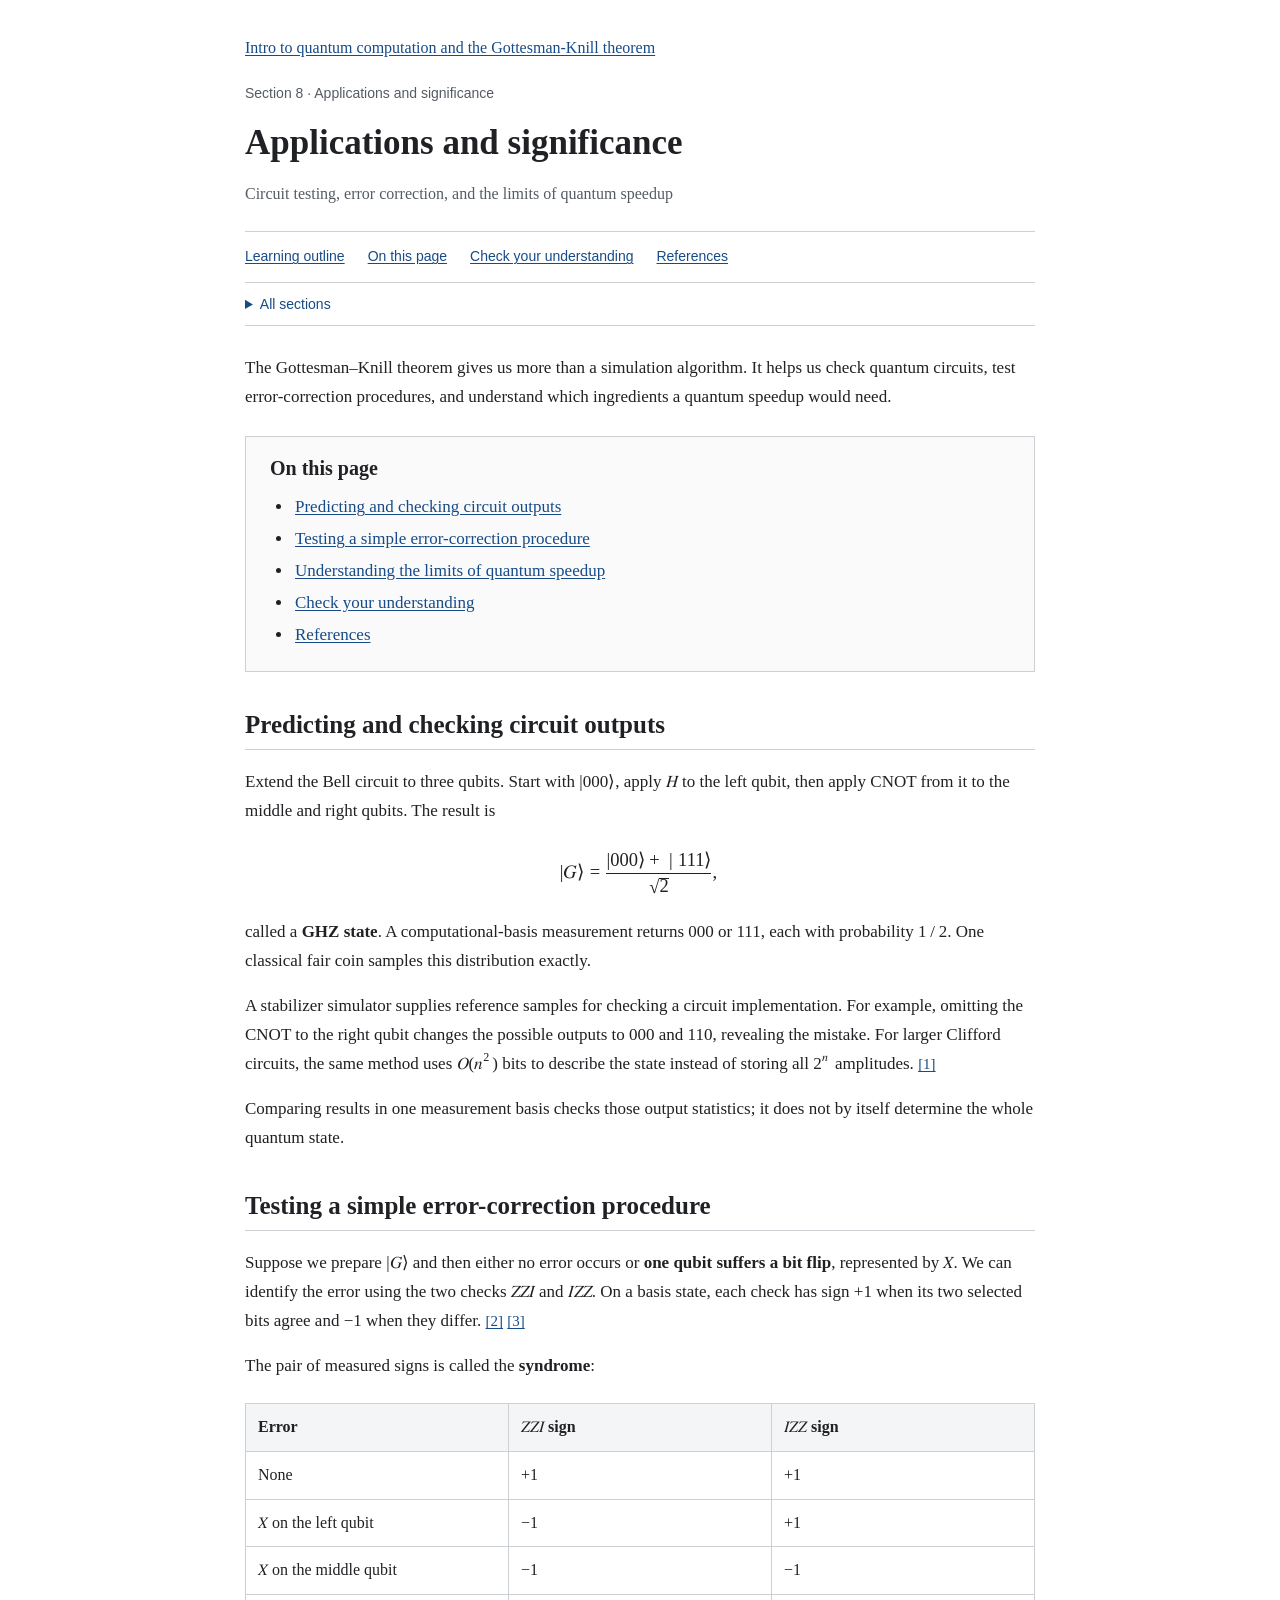
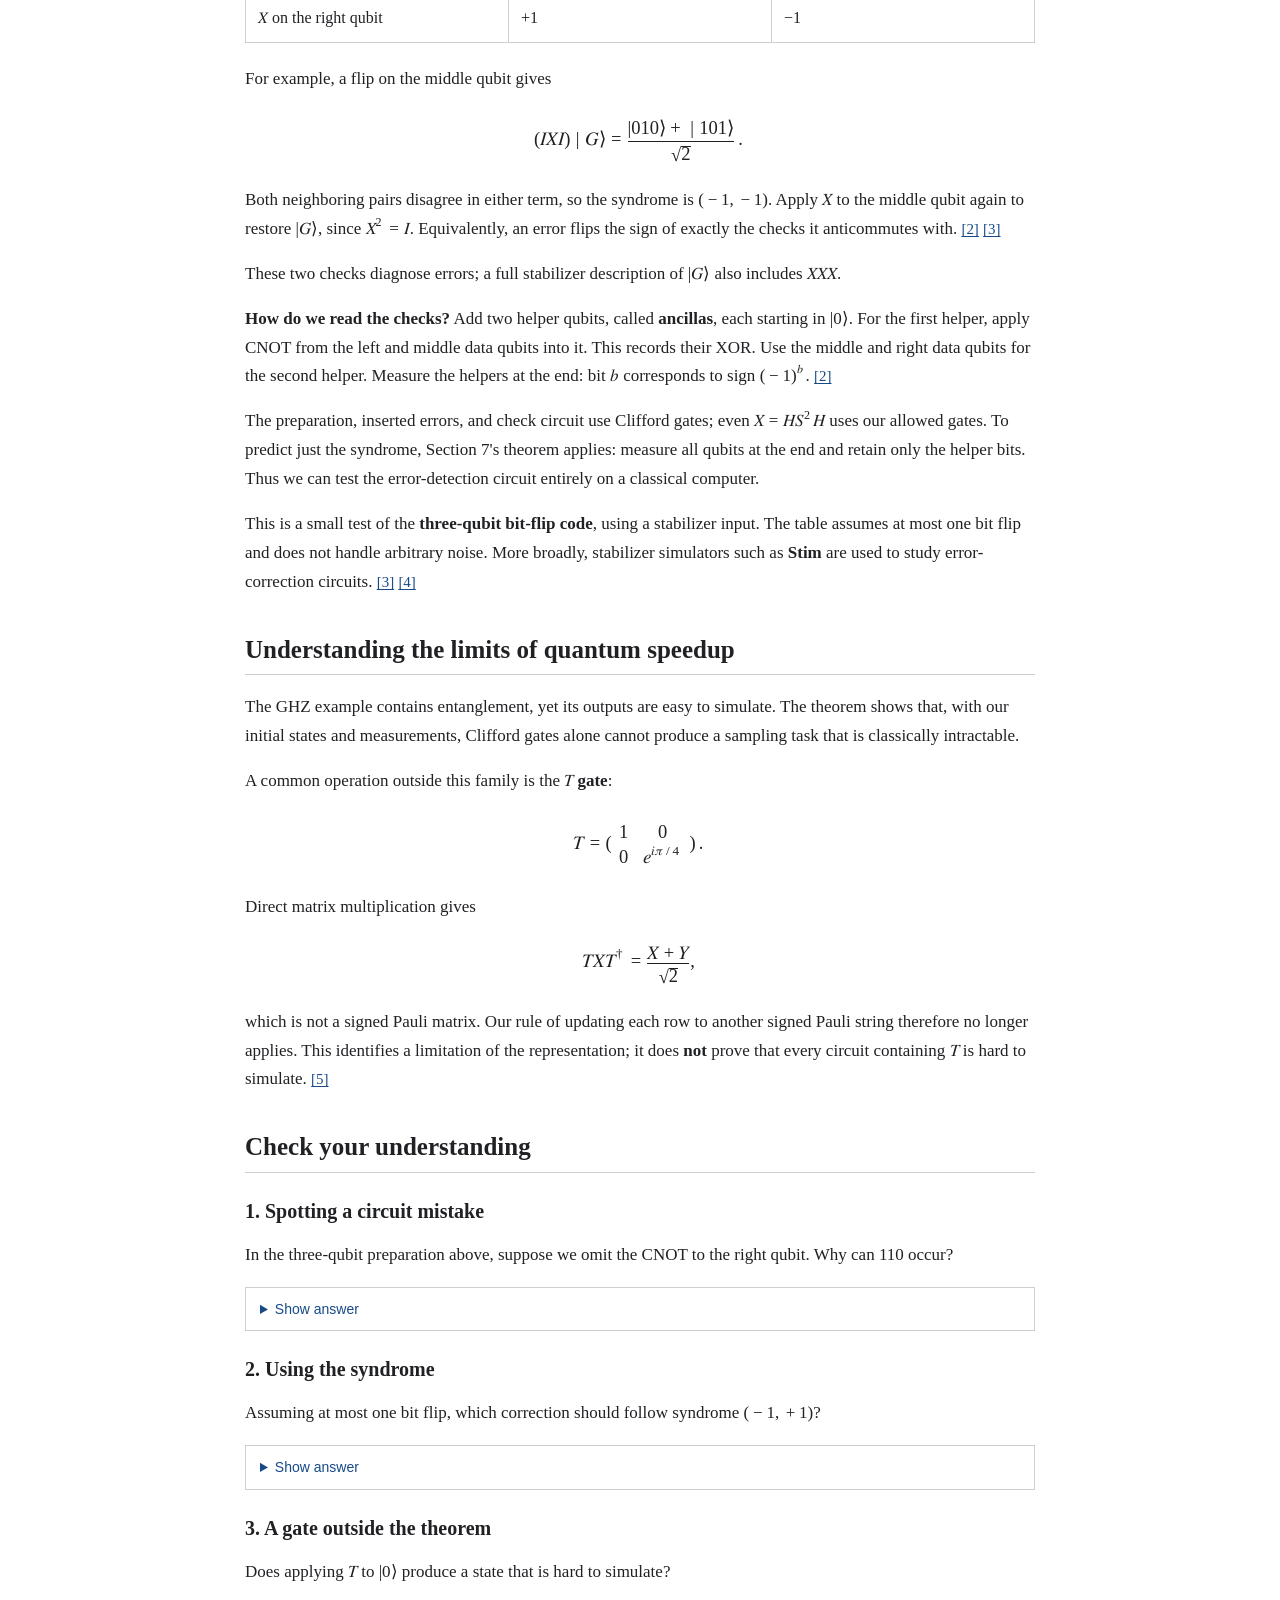
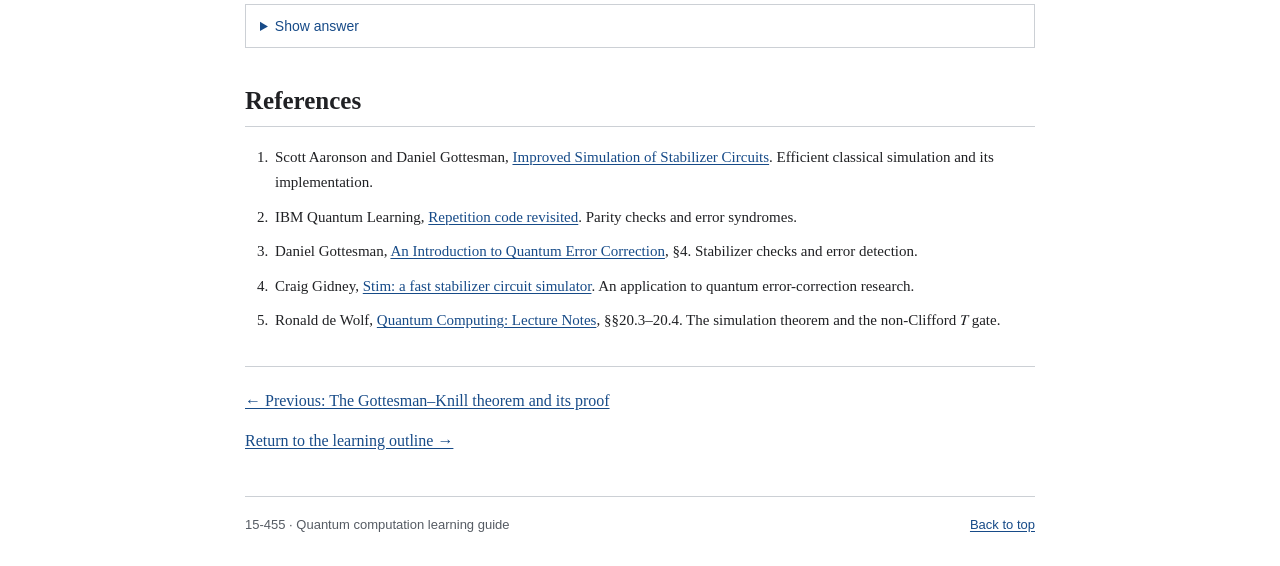
==== applications-and-significance.html @ 7e100eb3 "Add applications of the Gottesman–Knill theorem as the final section" ====
<!doctype html>
<html lang="en">
<head>
  <meta charset="utf-8">
  <meta name="viewport" content="width=device-width, initial-scale=1">
  <meta name="theme-color" content="#ffffff">
  <meta name="description" content="See how the Gottesman–Knill theorem helps test quantum circuits and simple error-correction checks, and why entanglement alone does not imply a quantum speedup.">
  <meta property="og:title" content="Applications and significance">
  <meta property="og:description" content="See how the Gottesman–Knill theorem helps test quantum circuits and simple error-correction checks, and why entanglement alone does not imply a quantum speedup.">
  <meta property="og:type" content="article">
  <meta property="og:url" content="https://l6zw32.github.io/quantum-computation/applications-and-significance.html">
  <link rel="canonical" href="https://l6zw32.github.io/quantum-computation/applications-and-significance.html">
  <link rel="icon" href="./favicon.svg" type="image/svg+xml">
  <link rel="stylesheet" href="./styles.css">
  <link rel="stylesheet" href="./lesson.css">
  <title>Applications and significance | Intro to quantum computation and the Gottesman-Knill theorem</title>
</head>
<body id="top">
  <a class="skip-link" href="#main">Skip to content</a>
  <div class="page lesson-page">
    <header class="site-header">
      <p class="guide-title"><a href="./">Intro to quantum computation and the Gottesman-Knill theorem</a></p>
      <p class="course-label">Section 8 · Applications and significance</p>
      <h1>Applications and significance</h1>
      <p class="page-subtitle">Circuit testing, error correction, and the limits of quantum speedup</p>
      <nav class="main-nav" aria-label="Guide navigation">
        <a href="./#outline">Learning outline</a>
        <a href="#contents">On this page</a>
        <a href="#practice">Check your understanding</a>
        <a href="#references">References</a>
      </nav>
      <details class="guide-sections">
        <summary>All sections</summary>
        <nav aria-label="All guide sections"><ol><li><a href="./from-bits-to-qubits.html">From classical bits to qubits</a></li>
<li><a href="./two-qubits-and-bell-state.html">Two qubits and the Bell-state example</a></li>
<li><a href="./pauli-operators-and-stabilizers.html">Pauli operators and stabilizer constraints</a></li>
<li><a href="./compact-stabilizer-description.html">Why the state has a compact description</a></li>
<li><a href="./clifford-gate-updates.html">Updating generators under Clifford gates</a></li>
<li><a href="./sampling-measurements.html">Sampling the final measurements</a></li>
<li><a href="./gottesman-knill-theorem.html">The Gottesman–Knill theorem and its proof</a></li>
<li><a href="./applications-and-significance.html" aria-current="page">Applications and significance</a></li></ol></nav>
      </details>
    </header>
    <main id="main">
      <div class="lesson-intro"><p>The Gottesman–Knill theorem gives us more than a simulation algorithm. It helps us check quantum circuits, test error-correction procedures, and understand which ingredients a quantum speedup would need.</p></div>
      <nav class="lesson-contents" id="contents" aria-labelledby="contents-title">
        <h2 id="contents-title">On this page</h2>
        <div class="toc">
<ul>
<li><a href="#predicting-and-checking-circuit-outputs">Predicting and checking circuit outputs</a></li>
<li><a href="#testing-a-simple-error-correction-procedure">Testing a simple error-correction procedure</a></li>
<li><a href="#understanding-the-limits-of-quantum-speedup">Understanding the limits of quantum speedup</a></li>
<li><a href="#practice">Check your understanding</a></li>
<li><a href="#references">References</a></li>
</ul>
</div>

      </nav>
      <article class="lesson-content" aria-label="Section 8: Applications and significance">
        
<h2 id="predicting-and-checking-circuit-outputs">Predicting and checking circuit outputs</h2>
<p>Extend the Bell circuit to three qubits. Start with <math xmlns="http://www.w3.org/1998/Math/MathML" display="inline"><semantics><mrow><mo stretchy="false">&#x0007C;</mo><mn>000</mn><mi>&#x027E9;</mi></mrow><annotation encoding="application/x-tex">|000\rangle</annotation></semantics></math>, apply <math xmlns="http://www.w3.org/1998/Math/MathML" display="inline"><semantics><mrow><mi>H</mi></mrow><annotation encoding="application/x-tex">H</annotation></semantics></math> to the left qubit, then apply CNOT from it to the middle and right qubits. The result is</p>
<div class="equation"><math xmlns="http://www.w3.org/1998/Math/MathML" display="block"><semantics><mrow><mo stretchy="false">&#x0007C;</mo><mi>G</mi><mi>&#x027E9;</mi><mo>&#x0003D;</mo><mfrac><mrow><mo stretchy="false">&#x0007C;</mo><mn>000</mn><mi>&#x027E9;</mi><mo>&#x0002B;</mo><mo stretchy="false">&#x0007C;</mo><mn>111</mn><mi>&#x027E9;</mi></mrow><mrow><msqrt><mn>2</mn></msqrt></mrow></mfrac><mo>&#x0002C;</mo></mrow><annotation encoding="application/x-tex">|G\rangle=\frac{|000\rangle+|111\rangle}{\sqrt2},</annotation></semantics></math></div>
<p>called a <strong>GHZ state</strong>. A computational-basis measurement returns <math xmlns="http://www.w3.org/1998/Math/MathML" display="inline"><semantics><mrow><mn>000</mn></mrow><annotation encoding="application/x-tex">000</annotation></semantics></math> or <math xmlns="http://www.w3.org/1998/Math/MathML" display="inline"><semantics><mrow><mn>111</mn></mrow><annotation encoding="application/x-tex">111</annotation></semantics></math>, each with probability <math xmlns="http://www.w3.org/1998/Math/MathML" display="inline"><semantics><mrow><mn>1</mn><mo>&#x0002F;</mo><mn>2</mn></mrow><annotation encoding="application/x-tex">1/2</annotation></semantics></math>. One classical fair coin samples this distribution exactly.</p>
<p>A stabilizer simulator supplies reference samples for checking a circuit implementation. For example, omitting the CNOT to the right qubit changes the possible outputs to <math xmlns="http://www.w3.org/1998/Math/MathML" display="inline"><semantics><mrow><mn>000</mn></mrow><annotation encoding="application/x-tex">000</annotation></semantics></math> and <math xmlns="http://www.w3.org/1998/Math/MathML" display="inline"><semantics><mrow><mn>110</mn></mrow><annotation encoding="application/x-tex">110</annotation></semantics></math>, revealing the mistake. For larger Clifford circuits, the same method uses <math xmlns="http://www.w3.org/1998/Math/MathML" display="inline"><semantics><mrow><mi>O</mi><mo stretchy="false">&#x00028;</mo><msup><mi>n</mi><mn>2</mn></msup><mo stretchy="false">&#x00029;</mo></mrow><annotation encoding="application/x-tex">O(n^2)</annotation></semantics></math> bits to describe the state instead of storing all <math xmlns="http://www.w3.org/1998/Math/MathML" display="inline"><semantics><mrow><msup><mn>2</mn><mi>n</mi></msup></mrow><annotation encoding="application/x-tex">2^n</annotation></semantics></math> amplitudes. <a class="reference-link" href="#ref-1" aria-label="Reference 1">[1]</a></p>
<p>Comparing results in one measurement basis checks those output statistics; it does not by itself determine the whole quantum state.</p>
<h2 id="testing-a-simple-error-correction-procedure">Testing a simple error-correction procedure</h2>
<p>Suppose we prepare <math xmlns="http://www.w3.org/1998/Math/MathML" display="inline"><semantics><mrow><mo stretchy="false">&#x0007C;</mo><mi>G</mi><mi>&#x027E9;</mi></mrow><annotation encoding="application/x-tex">|G\rangle</annotation></semantics></math> and then either no error occurs or <strong>one qubit suffers a bit flip</strong>, represented by <math xmlns="http://www.w3.org/1998/Math/MathML" display="inline"><semantics><mrow><mi>X</mi></mrow><annotation encoding="application/x-tex">X</annotation></semantics></math>. We can identify the error using the two checks <math xmlns="http://www.w3.org/1998/Math/MathML" display="inline"><semantics><mrow><mi>Z</mi><mi>Z</mi><mi>I</mi></mrow><annotation encoding="application/x-tex">ZZI</annotation></semantics></math> and <math xmlns="http://www.w3.org/1998/Math/MathML" display="inline"><semantics><mrow><mi>I</mi><mi>Z</mi><mi>Z</mi></mrow><annotation encoding="application/x-tex">IZZ</annotation></semantics></math>. On a basis state, each check has sign <math xmlns="http://www.w3.org/1998/Math/MathML" display="inline"><semantics><mrow><mo>&#x0002B;</mo><mn>1</mn></mrow><annotation encoding="application/x-tex">+1</annotation></semantics></math> when its two selected bits agree and <math xmlns="http://www.w3.org/1998/Math/MathML" display="inline"><semantics><mrow><mo>&#x02212;</mo><mn>1</mn></mrow><annotation encoding="application/x-tex">-1</annotation></semantics></math> when they differ. <a class="reference-link" href="#ref-2" aria-label="Reference 2">[2]</a> <a class="reference-link" href="#ref-3" aria-label="Reference 3">[3]</a></p>
<p>The pair of measured signs is called the <strong>syndrome</strong>:</p>
<table class="comparison-table">
<thead>
<tr>
<th scope="col">Error</th>
<th scope="col"><math xmlns="http://www.w3.org/1998/Math/MathML" display="inline"><semantics><mrow><mi>Z</mi><mi>Z</mi><mi>I</mi></mrow><annotation encoding="application/x-tex">ZZI</annotation></semantics></math> sign</th>
<th scope="col"><math xmlns="http://www.w3.org/1998/Math/MathML" display="inline"><semantics><mrow><mi>I</mi><mi>Z</mi><mi>Z</mi></mrow><annotation encoding="application/x-tex">IZZ</annotation></semantics></math> sign</th>
</tr>
</thead>
<tbody>
<tr>
<td>None</td>
<td><math xmlns="http://www.w3.org/1998/Math/MathML" display="inline"><semantics><mrow><mo>&#x0002B;</mo><mn>1</mn></mrow><annotation encoding="application/x-tex">+1</annotation></semantics></math></td>
<td><math xmlns="http://www.w3.org/1998/Math/MathML" display="inline"><semantics><mrow><mo>&#x0002B;</mo><mn>1</mn></mrow><annotation encoding="application/x-tex">+1</annotation></semantics></math></td>
</tr>
<tr>
<td><math xmlns="http://www.w3.org/1998/Math/MathML" display="inline"><semantics><mrow><mi>X</mi></mrow><annotation encoding="application/x-tex">X</annotation></semantics></math> on the left qubit</td>
<td><math xmlns="http://www.w3.org/1998/Math/MathML" display="inline"><semantics><mrow><mo>&#x02212;</mo><mn>1</mn></mrow><annotation encoding="application/x-tex">-1</annotation></semantics></math></td>
<td><math xmlns="http://www.w3.org/1998/Math/MathML" display="inline"><semantics><mrow><mo>&#x0002B;</mo><mn>1</mn></mrow><annotation encoding="application/x-tex">+1</annotation></semantics></math></td>
</tr>
<tr>
<td><math xmlns="http://www.w3.org/1998/Math/MathML" display="inline"><semantics><mrow><mi>X</mi></mrow><annotation encoding="application/x-tex">X</annotation></semantics></math> on the middle qubit</td>
<td><math xmlns="http://www.w3.org/1998/Math/MathML" display="inline"><semantics><mrow><mo>&#x02212;</mo><mn>1</mn></mrow><annotation encoding="application/x-tex">-1</annotation></semantics></math></td>
<td><math xmlns="http://www.w3.org/1998/Math/MathML" display="inline"><semantics><mrow><mo>&#x02212;</mo><mn>1</mn></mrow><annotation encoding="application/x-tex">-1</annotation></semantics></math></td>
</tr>
<tr>
<td><math xmlns="http://www.w3.org/1998/Math/MathML" display="inline"><semantics><mrow><mi>X</mi></mrow><annotation encoding="application/x-tex">X</annotation></semantics></math> on the right qubit</td>
<td><math xmlns="http://www.w3.org/1998/Math/MathML" display="inline"><semantics><mrow><mo>&#x0002B;</mo><mn>1</mn></mrow><annotation encoding="application/x-tex">+1</annotation></semantics></math></td>
<td><math xmlns="http://www.w3.org/1998/Math/MathML" display="inline"><semantics><mrow><mo>&#x02212;</mo><mn>1</mn></mrow><annotation encoding="application/x-tex">-1</annotation></semantics></math></td>
</tr>
</tbody>
</table>
<p>For example, a flip on the middle qubit gives</p>
<div class="equation"><math xmlns="http://www.w3.org/1998/Math/MathML" display="block"><semantics><mrow><mo stretchy="false">&#x00028;</mo><mi>I</mi><mi>X</mi><mi>I</mi><mo stretchy="false">&#x00029;</mo><mo stretchy="false">&#x0007C;</mo><mi>G</mi><mi>&#x027E9;</mi><mo>&#x0003D;</mo><mfrac><mrow><mo stretchy="false">&#x0007C;</mo><mn>010</mn><mi>&#x027E9;</mi><mo>&#x0002B;</mo><mo stretchy="false">&#x0007C;</mo><mn>101</mn><mi>&#x027E9;</mi></mrow><mrow><msqrt><mn>2</mn></msqrt></mrow></mfrac><mo>&#x0002E;</mo></mrow><annotation encoding="application/x-tex">(IXI)|G\rangle=\frac{|010\rangle+|101\rangle}{\sqrt2}.</annotation></semantics></math></div>
<p>Both neighboring pairs disagree in either term, so the syndrome is <math xmlns="http://www.w3.org/1998/Math/MathML" display="inline"><semantics><mrow><mo stretchy="false">&#x00028;</mo><mo>&#x02212;</mo><mn>1</mn><mo>&#x0002C;</mo><mo>&#x02212;</mo><mn>1</mn><mo stretchy="false">&#x00029;</mo></mrow><annotation encoding="application/x-tex">(-1,-1)</annotation></semantics></math>. Apply <math xmlns="http://www.w3.org/1998/Math/MathML" display="inline"><semantics><mrow><mi>X</mi></mrow><annotation encoding="application/x-tex">X</annotation></semantics></math> to the middle qubit again to restore <math xmlns="http://www.w3.org/1998/Math/MathML" display="inline"><semantics><mrow><mo stretchy="false">&#x0007C;</mo><mi>G</mi><mi>&#x027E9;</mi></mrow><annotation encoding="application/x-tex">|G\rangle</annotation></semantics></math>, since <math xmlns="http://www.w3.org/1998/Math/MathML" display="inline"><semantics><mrow><msup><mi>X</mi><mn>2</mn></msup><mo>&#x0003D;</mo><mi>I</mi></mrow><annotation encoding="application/x-tex">X^2=I</annotation></semantics></math>. Equivalently, an error flips the sign of exactly the checks it anticommutes with. <a class="reference-link" href="#ref-2" aria-label="Reference 2">[2]</a> <a class="reference-link" href="#ref-3" aria-label="Reference 3">[3]</a></p>
<p>These two checks diagnose errors; a full stabilizer description of <math xmlns="http://www.w3.org/1998/Math/MathML" display="inline"><semantics><mrow><mo stretchy="false">&#x0007C;</mo><mi>G</mi><mi>&#x027E9;</mi></mrow><annotation encoding="application/x-tex">|G\rangle</annotation></semantics></math> also includes <math xmlns="http://www.w3.org/1998/Math/MathML" display="inline"><semantics><mrow><mi>X</mi><mi>X</mi><mi>X</mi></mrow><annotation encoding="application/x-tex">XXX</annotation></semantics></math>.</p>
<p><strong>How do we read the checks?</strong> Add two helper qubits, called <strong>ancillas</strong>, each starting in <math xmlns="http://www.w3.org/1998/Math/MathML" display="inline"><semantics><mrow><mo stretchy="false">&#x0007C;</mo><mn>0</mn><mi>&#x027E9;</mi></mrow><annotation encoding="application/x-tex">|0\rangle</annotation></semantics></math>. For the first helper, apply CNOT from the left and middle data qubits into it. This records their XOR. Use the middle and right data qubits for the second helper. Measure the helpers at the end: bit <math xmlns="http://www.w3.org/1998/Math/MathML" display="inline"><semantics><mrow><mi>b</mi></mrow><annotation encoding="application/x-tex">b</annotation></semantics></math> corresponds to sign <math xmlns="http://www.w3.org/1998/Math/MathML" display="inline"><semantics><mrow><mo stretchy="false">&#x00028;</mo><mo>&#x02212;</mo><mn>1</mn><msup><mo stretchy="false">&#x00029;</mo><mi>b</mi></msup></mrow><annotation encoding="application/x-tex">(-1)^b</annotation></semantics></math>. <a class="reference-link" href="#ref-2" aria-label="Reference 2">[2]</a></p>
<p>The preparation, inserted errors, and check circuit use Clifford gates; even <math xmlns="http://www.w3.org/1998/Math/MathML" display="inline"><semantics><mrow><mi>X</mi><mo>&#x0003D;</mo><mi>H</mi><msup><mi>S</mi><mn>2</mn></msup><mi>H</mi></mrow><annotation encoding="application/x-tex">X=HS^2H</annotation></semantics></math> uses our allowed gates. To predict just the syndrome, Section 7's theorem applies: measure all qubits at the end and retain only the helper bits. Thus we can test the error-detection circuit entirely on a classical computer.</p>
<p>This is a small test of the <strong>three-qubit bit-flip code</strong>, using a stabilizer input. The table assumes at most one bit flip and does not handle arbitrary noise. More broadly, stabilizer simulators such as <strong>Stim</strong> are used to study error-correction circuits. <a class="reference-link" href="#ref-3" aria-label="Reference 3">[3]</a> <a class="reference-link" href="#ref-4" aria-label="Reference 4">[4]</a></p>
<h2 id="understanding-the-limits-of-quantum-speedup">Understanding the limits of quantum speedup</h2>
<p>The GHZ example contains entanglement, yet its outputs are easy to simulate. The theorem shows that, with our initial states and measurements, Clifford gates alone cannot produce a sampling task that is classically intractable.</p>
<p>A common operation outside this family is the <strong><math xmlns="http://www.w3.org/1998/Math/MathML" display="inline"><semantics><mrow><mi>T</mi></mrow><annotation encoding="application/x-tex">T</annotation></semantics></math> gate</strong>:</p>
<div class="equation"><math xmlns="http://www.w3.org/1998/Math/MathML" display="block"><semantics><mrow><mi>T</mi><mo>&#x0003D;</mo><mo>&#x00028;</mo><mtable><mtr><mtd><mn>1</mn></mtd><mtd><mn>0</mn></mtd></mtr><mtr><mtd><mn>0</mn></mtd><mtd><msup><mi>e</mi><mrow><mi>i</mi><mi>&#x003C0;</mi><mo>&#x0002F;</mo><mn>4</mn></mrow></msup></mtd></mtr></mtable><mo>&#x00029;</mo><mo>&#x0002E;</mo></mrow><annotation encoding="application/x-tex">T=\begin{pmatrix}1&amp;0\\0&amp;e^{i\pi/4}\end{pmatrix}.</annotation></semantics></math></div>
<p>Direct matrix multiplication gives</p>
<div class="equation"><math xmlns="http://www.w3.org/1998/Math/MathML" display="block"><semantics><mrow><mi>T</mi><mi>X</mi><msup><mi>T</mi><mi>&#x02020;</mi></msup><mo>&#x0003D;</mo><mfrac><mrow><mi>X</mi><mo>&#x0002B;</mo><mi>Y</mi></mrow><mrow><msqrt><mn>2</mn></msqrt></mrow></mfrac><mo>&#x0002C;</mo></mrow><annotation encoding="application/x-tex">TXT^\dagger=\frac{X+Y}{\sqrt2},</annotation></semantics></math></div>
<p>which is not a signed Pauli matrix. Our rule of updating each row to another signed Pauli string therefore no longer applies. This identifies a limitation of the representation; it does <strong>not</strong> prove that every circuit containing <math xmlns="http://www.w3.org/1998/Math/MathML" display="inline"><semantics><mrow><mi>T</mi></mrow><annotation encoding="application/x-tex">T</annotation></semantics></math> is hard to simulate. <a class="reference-link" href="#ref-5" aria-label="Reference 5">[5]</a></p>
<h2 id="practice">Check your understanding</h2>
<h3 id="1-spotting-a-circuit-mistake">1. Spotting a circuit mistake</h3>
<p>In the three-qubit preparation above, suppose we omit the CNOT to the right qubit. Why can <math xmlns="http://www.w3.org/1998/Math/MathML" display="inline"><semantics><mrow><mn>110</mn></mrow><annotation encoding="application/x-tex">110</annotation></semantics></math> occur?</p>
<details>
<summary>Show answer</summary>
<p>After <math xmlns="http://www.w3.org/1998/Math/MathML" display="inline"><semantics><mrow><mi>H</mi></mrow><annotation encoding="application/x-tex">H</annotation></semantics></math> and the remaining CNOT, the state is <math xmlns="http://www.w3.org/1998/Math/MathML" display="inline"><semantics><mrow><mo stretchy="false">&#x00028;</mo><mo stretchy="false">&#x0007C;</mo><mn>000</mn><mi>&#x027E9;</mi><mo>&#x0002B;</mo><mo stretchy="false">&#x0007C;</mo><mn>110</mn><mi>&#x027E9;</mi><mo stretchy="false">&#x00029;</mo><mo>&#x0002F;</mo><msqrt><mn>2</mn></msqrt></mrow><annotation encoding="application/x-tex">(|000\rangle+|110\rangle)/\sqrt2</annotation></semantics></math>. The right qubit stays in 0. Thus <math xmlns="http://www.w3.org/1998/Math/MathML" display="inline"><semantics><mrow><mn>110</mn></mrow><annotation encoding="application/x-tex">110</annotation></semantics></math> occurs with probability <math xmlns="http://www.w3.org/1998/Math/MathML" display="inline"><semantics><mrow><mn>1</mn><mo>&#x0002F;</mo><mn>2</mn></mrow><annotation encoding="application/x-tex">1/2</annotation></semantics></math>, while the intended circuit never produces it.</p>
</details>
<h3 id="2-using-the-syndrome">2. Using the syndrome</h3>
<p>Assuming at most one bit flip, which correction should follow syndrome <math xmlns="http://www.w3.org/1998/Math/MathML" display="inline"><semantics><mrow><mo stretchy="false">&#x00028;</mo><mo>&#x02212;</mo><mn>1</mn><mo>&#x0002C;</mo><mo>&#x0002B;</mo><mn>1</mn><mo stretchy="false">&#x00029;</mo></mrow><annotation encoding="application/x-tex">(-1,+1)</annotation></semantics></math>?</p>
<details>
<summary>Show answer</summary>
<p>Apply <math xmlns="http://www.w3.org/1998/Math/MathML" display="inline"><semantics><mrow><mi>X</mi></mrow><annotation encoding="application/x-tex">X</annotation></semantics></math> to the left qubit. It is the only single-qubit flip that changes the <math xmlns="http://www.w3.org/1998/Math/MathML" display="inline"><semantics><mrow><mi>Z</mi><mi>Z</mi><mi>I</mi></mrow><annotation encoding="application/x-tex">ZZI</annotation></semantics></math> sign but leaves the <math xmlns="http://www.w3.org/1998/Math/MathML" display="inline"><semantics><mrow><mi>I</mi><mi>Z</mi><mi>Z</mi></mrow><annotation encoding="application/x-tex">IZZ</annotation></semantics></math> sign unchanged.</p>
</details>
<h3 id="3-a-gate-outside-the-theorem">3. A gate outside the theorem</h3>
<p>Does applying <math xmlns="http://www.w3.org/1998/Math/MathML" display="inline"><semantics><mrow><mi>T</mi></mrow><annotation encoding="application/x-tex">T</annotation></semantics></math> to <math xmlns="http://www.w3.org/1998/Math/MathML" display="inline"><semantics><mrow><mo stretchy="false">&#x0007C;</mo><mn>0</mn><mi>&#x027E9;</mi></mrow><annotation encoding="application/x-tex">|0\rangle</annotation></semantics></math> produce a state that is hard to simulate?</p>
<details>
<summary>Show answer</summary>
<p>No: <math xmlns="http://www.w3.org/1998/Math/MathML" display="inline"><semantics><mrow><mi>T</mi><mo stretchy="false">&#x0007C;</mo><mn>0</mn><mi>&#x027E9;</mi><mo>&#x0003D;</mo><mo stretchy="false">&#x0007C;</mo><mn>0</mn><mi>&#x027E9;</mi></mrow><annotation encoding="application/x-tex">T|0\rangle=|0\rangle</annotation></semantics></math>. Being outside the theorem's gate set does not itself establish a computational advantage.</p>
</details>
<h2 id="references">References</h2>
<ol>
<li id="ref-1">Scott Aaronson and Daniel Gottesman, <a href="https://arxiv.org/abs/quant-ph/0406196">Improved Simulation of Stabilizer Circuits</a>. Efficient classical simulation and its implementation.</li>
<li id="ref-2">IBM Quantum Learning, <a href="https://quantum.cloud.ibm.com/learning/en/courses/foundations-of-quantum-error-correction/stabilizer-formalism/repetition-code-revisited">Repetition code revisited</a>. Parity checks and error syndromes.</li>
<li id="ref-3">Daniel Gottesman, <a href="https://arxiv.org/pdf/quant-ph/0004072">An Introduction to Quantum Error Correction</a>, §4. Stabilizer checks and error detection.</li>
<li id="ref-4">Craig Gidney, <a href="https://quantum-journal.org/papers/q-2021-07-06-497/">Stim: a fast stabilizer circuit simulator</a>. An application to quantum error-correction research.</li>
<li id="ref-5">Ronald de Wolf, <a href="https://homepages.cwi.nl/~rdewolf/qcnotes.pdf">Quantum Computing: Lecture Notes</a>, §§20.3–20.4. The simulation theorem and the non-Clifford <math xmlns="http://www.w3.org/1998/Math/MathML" display="inline"><semantics><mrow><mi>T</mi></mrow><annotation encoding="application/x-tex">T</annotation></semantics></math> gate.</li>
</ol>
      </article>
      <nav class="chapter-nav" aria-label="Previous and next sections">
        <a href="./gottesman-knill-theorem.html">← Previous: The Gottesman–Knill theorem and its proof</a>
        <a href="./#outline">Return to the learning outline →</a>
      </nav>
    </main>
    <footer class="site-footer">
      <span>15-455 · Quantum computation learning guide</span>
      <a href="#top">Back to top</a>
    </footer>
  </div>
</body>
</html>
---- styles.css ----
:root {
  color-scheme: light;
  --ink: #202124;
  --muted: #555b63;
  --link: #174b88;
  --line: #ccd0d5;
  --serif: Georgia, "Times New Roman", serif;
  --sans: Arial, Helvetica, sans-serif;
}
* { box-sizing: border-box; }
html { scroll-behavior: smooth; }
body { margin: 0; background: #fff; color: var(--ink); font-family: var(--serif); font-size: 17px; line-height: 1.7; }
.page { width: calc(100% - 64px); max-width: 920px; margin: 0 auto; }
a { color: var(--link); text-decoration: underline; text-underline-offset: 2px; }
a:visited { color: #664579; }
a:hover { color: #0a2d57; }
a:focus-visible, button:focus-visible { outline: 3px solid #976c12; outline-offset: 4px; }
p { margin: 0 0 16px; }
strong { font-weight: 700; }
h1, h2, h3, h4 { line-height: 1.35; }
h1 { max-width: 880px; font-size: 35px; font-weight: 700; margin: 13px 0 14px; text-wrap: balance; }
h2 { font-size: 25px; margin: 0 0 18px; padding-bottom: 8px; border-bottom: 1px solid var(--line); }
h3 { font-size: 20px; margin: 28px 0 16px; }
h4 { font-size: 18px; margin: 0 0 7px; }
section, li[id] { scroll-margin-top: 22px; }
section { margin: 38px 0 0; }
.skip-link { position: absolute; left: 16px; top: -70px; padding: 8px 14px; background: white; z-index: 2; }
.skip-link:focus { top: 8px; }
.site-header { padding: 36px 0 0; }
.course-label { font-family: var(--sans); color: var(--muted); font-size: 14px; margin: 0; }
.page-subtitle { font-size: 16px; color: var(--muted); margin-bottom: 24px; }
.main-nav { display: flex; flex-wrap: wrap; gap: 8px 23px; padding: 13px 0; border-top: 1px solid var(--line); border-bottom: 1px solid var(--line); font-family: var(--sans); font-size: 14px; }
.main-nav a:visited { color: var(--link); }
.main-nav a[aria-current="location"] { text-decoration-thickness: 2px; }
.project-status { font-family: var(--sans); font-size: 14px; line-height: 1.65; background: #f6f7f8; border-left: 3px solid #aeb8c4; padding: 12px 16px; margin-top: 22px; }
.lecture-unit + .lecture-unit { margin-top: 32px; }
.outline-list { margin: 0; padding-left: 29px; }
.outline-list > li { padding-left: 6px; margin-bottom: 22px; }
.outline-list > li::marker { font-weight: 700; }
.outline-list p { margin: 0; }
.theorem-statement { border: 1px solid #c9cdd2; background: #f8f9fa; padding: 20px 24px; margin: 22px 0; }
.theorem-statement h3 { margin: 0 0 13px; font-size: 18px; }
.theorem-statement p { margin: 0; }
.bell-example { margin: 22px 0 0; }
.example-grid { display: grid; grid-template-columns: 1fr 1fr; border: 1px solid var(--line); }
.circuit-panel, .preview-output { min-width: 0; padding: 22px; }
.preview-output { border-left: 1px solid var(--line); }
.example-grid h3 { font-family: var(--sans); font-size: 15px; margin: 0 0 22px; }
.circuit { display: block; width: 100%; height: auto; margin: 16px 0 28px; overflow: visible; }
.circuit text { font-family: var(--serif); fill: var(--ink); }
.circuit-label, .ket { font-size: 19px; }
.wire { stroke: #555; stroke-width: 1.5; fill: none; }
.gate rect { stroke: #8e9399; stroke-width: 1.5; fill: #fff; }
.gate text { font-size: 22px; fill: #757a80; }
.gate.active rect { stroke: #214d7c; fill: #e9f0f8; }
.gate.active text { fill: #163d67; }
.cnot path, .cnot circle { stroke: #a3a7ac; stroke-width: 1.7; fill: none; }
.cnot .control { fill: #a3a7ac; }
.cnot .target { fill: #fff; }
.cnot.active path, .cnot.active circle { stroke: #214d7c; }
.cnot.active .control { fill: #214d7c; }
.cnot.active .target { fill: #e9f0f8; }
.circuit .gate-caption { font-family: var(--sans); font-size: 10px; fill: var(--muted); }
.step-controls { display: flex; flex-wrap: wrap; gap: 8px; }
.step-controls button { font: 13px/1.4 var(--sans); padding: 8px 10px; min-height: 36px; border: 1px solid #9aa3ae; border-radius: 2px; background: #f7f7f7; color: #25292e; cursor: pointer; }
.step-controls button:hover { background: #e9edf2; }
.step-controls button[aria-pressed="true"] { color: #fff; border-color: #214d7c; background: #214d7c; }
.example-help { font-family: var(--sans); font-size: 13px; line-height: 1.6; color: var(--muted); margin: 16px 0 0; }
.state-label { display: flex; flex-wrap: wrap; align-items: baseline; justify-content: space-between; gap: 8px; font-family: var(--sans); font-size: 13px; }
#state-kind { color: var(--muted); font-style: italic; }
.state-equation { min-height: 90px; display: flex; justify-content: center; align-items: center; font-size: 26px; padding: 12px 0; }
.fraction { display: inline-flex; flex-direction: column; align-items: center; line-height: 1.25; }
.fraction > span:first-child { border-bottom: 1px solid #555; padding: 0 9px 5px; }
.fraction > span:last-child { padding-top: 3px; font-size: 21px; }
.probability-heading { font-family: var(--sans); font-size: 13px; margin: 9px 0; }
.probability-bars { display: flex; gap: 18px; }
.probability-column { flex: 1; min-width: 0; display: flex; flex-direction: column; align-items: center; text-align: center; gap: 3px; }
.bar-number { font: 12px/1.6 var(--sans); }
.bar-track { height: 64px; width: 100%; max-width: 48px; display: flex; align-items: flex-end; border-bottom: 1px solid #7f8894; background: #f5f6f8; }
.bar { display: block; width: 100%; background: #55799e; }
.bar-label { font-size: 16px; }
.stabilizer-strip { margin-top: 17px; padding-top: 13px; border-top: 1px solid #dadde1; display: flex; flex-wrap: wrap; align-items: center; justify-content: space-between; gap: 8px; font: 13px/1.6 var(--sans); }
#generators { display: flex; gap: 12px; }
#generators code { font: 14px/1.6 "Courier New", monospace; }
.step-explanation { min-height: 63px; font: 13px/1.65 var(--sans); margin: 14px 0 0; }
figcaption { font-size: 14px; color: var(--muted); margin-top: 11px; line-height: 1.6; }
.resource-list { margin: 20px 0 0; padding-left: 29px; }
.resource-list > li { padding-left: 5px; margin-bottom: 24px; }
.resource-list p { margin-bottom: 7px; }
.resource-description { font-size: 16px; }
.site-footer { margin-top: 42px; padding: 18px 0 30px; border-top: 1px solid var(--line); display: flex; flex-wrap: wrap; justify-content: space-between; gap: 10px 24px; font: 13px/1.6 var(--sans); color: var(--muted); }
@media (max-width: 700px) {
  .page { width: calc(100% - 36px); }
  body { font-size: 16px; }
  .site-header { padding-top: 24px; }
  h1 { font-size: 29px; }
  h2 { font-size: 23px; }
  h3 { font-size: 19px; }
  .main-nav { gap: 8px 18px; line-height: 1.7; }
  section { margin-top: 32px; }
  .theorem-statement { padding: 17px 18px; }
  .example-grid { grid-template-columns: 1fr; }
  .preview-output { border-left: 0; border-top: 1px solid var(--line); }
  .circuit-panel, .preview-output { padding: 20px; }
  .circuit { max-width: 440px; margin: 12px auto 22px; }
  .step-controls { gap: 7px; }
  .step-controls button { flex: 1; padding: 9px 5px; font-size: 12px; min-height: 40px; }
  .step-explanation { min-height: 0; }
  .outline-list, .resource-list { padding-left: 25px; }
}
@media (prefers-reduced-motion: reduce) { html { scroll-behavior: auto; } }
@media print {
  body { font-size: 11pt; color: #000; }
  .page { width: 100%; max-width: none; }
  .site-header { padding-top: 0; }
  h1 { font-size: 24pt; }
  h2 { font-size: 17pt; }
  h3 { font-size: 14pt; }
  h4 { font-size: 12pt; }
  a, a:visited { color: #000; }
  .main-nav, .skip-link, .step-controls, .example-help, .site-footer a { display: none; }
  section { margin-top: 24px; }
  h2, h3, h4 { break-after: avoid; }
  .outline-list li, .resource-list li, .theorem-statement, .bell-example { break-inside: avoid; }
  .theorem-statement, .project-status { background: white; }
  .example-grid { grid-template-columns: 1fr 1fr; }
  .preview-output { border-left: 1px solid var(--line); border-top: 0; }
}
---- lesson.css ----
/* Reading pages share the guide's traditional typography and color palette. */
.lesson-page { max-width: 790px; }
.guide-title { margin: 0 0 22px; font-size: 16px; line-height: 1.5; }
.lesson-intro { margin-top: 28px; }
.guide-sections { border: 0; border-bottom: 1px solid var(--line); }
.guide-sections summary { padding: 10px 0; }
.guide-sections ol { margin: 10px 0 18px; padding-left: 27px; font-size: 15px; }
.guide-sections li { padding-left: 3px; margin: 5px 0; }
.guide-sections a[aria-current="page"] { font-weight: bold; }
.lesson-contents { border: 1px solid var(--line); padding: 18px 24px; margin-top: 24px; background: #fafafa; }
.lesson-contents h2 { border: 0; padding: 0; margin: 0 0 11px; font-size: 20px; }
.lesson-contents ul { margin: 0; padding-left: 23px; }
.lesson-contents li { padding-left: 2px; margin: 3px 0; }
.lesson-content h2 { margin: 36px 0 18px; scroll-margin-top: 22px; }
.lesson-content h3 { margin-top: 25px; scroll-margin-top: 22px; }
.lesson-content ul, .lesson-content ol { padding-left: 27px; }
.lesson-content li { padding-left: 3px; margin-bottom: 9px; }
math { font-size: 1em; }
.equation { overflow-x: auto; margin: 17px 0; padding: 8px 2px; }
.equation math { margin: 0 auto; min-width: max-content; font-size: 1.09em; }
.worked-example { border-left: 3px solid #aeb8c4; background: #f8f9fa; padding: 17px 22px; margin: 22px 0; }
.worked-example h3 { margin: 0 0 13px; font-size: 18px; }
.worked-example > :last-child { margin-bottom: 0; }
.reference-link { white-space: nowrap; font-size: .88em; }
.comparison-table { width: 100%; border-collapse: collapse; margin: 22px 0; font-size: 16px; line-height: 1.55; table-layout: fixed; }
.comparison-table th, .comparison-table td { text-align: left; vertical-align: top; border: 1px solid var(--line); padding: 11px 12px; overflow-wrap: break-word; }
.comparison-table thead th { background: #f4f5f7; }
.comparison-table td p:last-child { margin-bottom: 0; }
details { border: 1px solid var(--line); }
summary { padding: 10px 14px; color: var(--link); cursor: pointer; font: 14px/1.6 var(--sans); }
summary:hover { background: #f6f7f8; }
summary:focus-visible { outline: 3px solid #976c12; outline-offset: 3px; }
details[open] summary { border-bottom: 1px solid var(--line); background: #f8f9fa; }
.lesson-content details { margin: 17px 0 22px; }
.lesson-content details > :not(summary) { margin: 14px 18px; }
.lesson-content .theorem-statement p { margin-bottom: 12px; }
.lesson-content .theorem-statement p:last-child { margin-bottom: 0; }
.chapter-nav { display: grid; gap: 13px; border-top: 1px solid var(--line); padding-top: 20px; margin-top: 32px; font-size: 16px; }
.lesson-content #references ~ ol { font-size: 15px; }
.lesson-content [id^="ref-"] { scroll-margin-top: 22px; }
@media (max-width: 700px) {
  .guide-title { font-size: 14px; margin-bottom: 20px; }
  .lesson-contents { padding: 17px 18px; }
  .worked-example { padding: 16px 15px; }
  .comparison-table { font-size: 14px; }
  .comparison-table th, .comparison-table td { padding: 9px 7px; }
  .equation math { font-size: 1.02em; }
}
@media print {
  .lesson-contents, .guide-sections, .chapter-nav { display: none; }
  .lesson-intro { margin-top: 20px; }
  .guide-title { font-size: 11pt; }
  .equation { overflow: visible; }
  .worked-example { background: white; break-inside: avoid; }
  .comparison-table { font-size: 10pt; break-inside: avoid; }
  .lesson-content details { border: 0; break-inside: avoid; }
  summary { display: none; }
  details::details-content { content-visibility: visible; }
  .lesson-content details > :not(summary) { display: block; margin: 8px 0; }
  .lesson-content details > p:first-of-type::before { content: "Answer. "; font-weight: bold; }
}
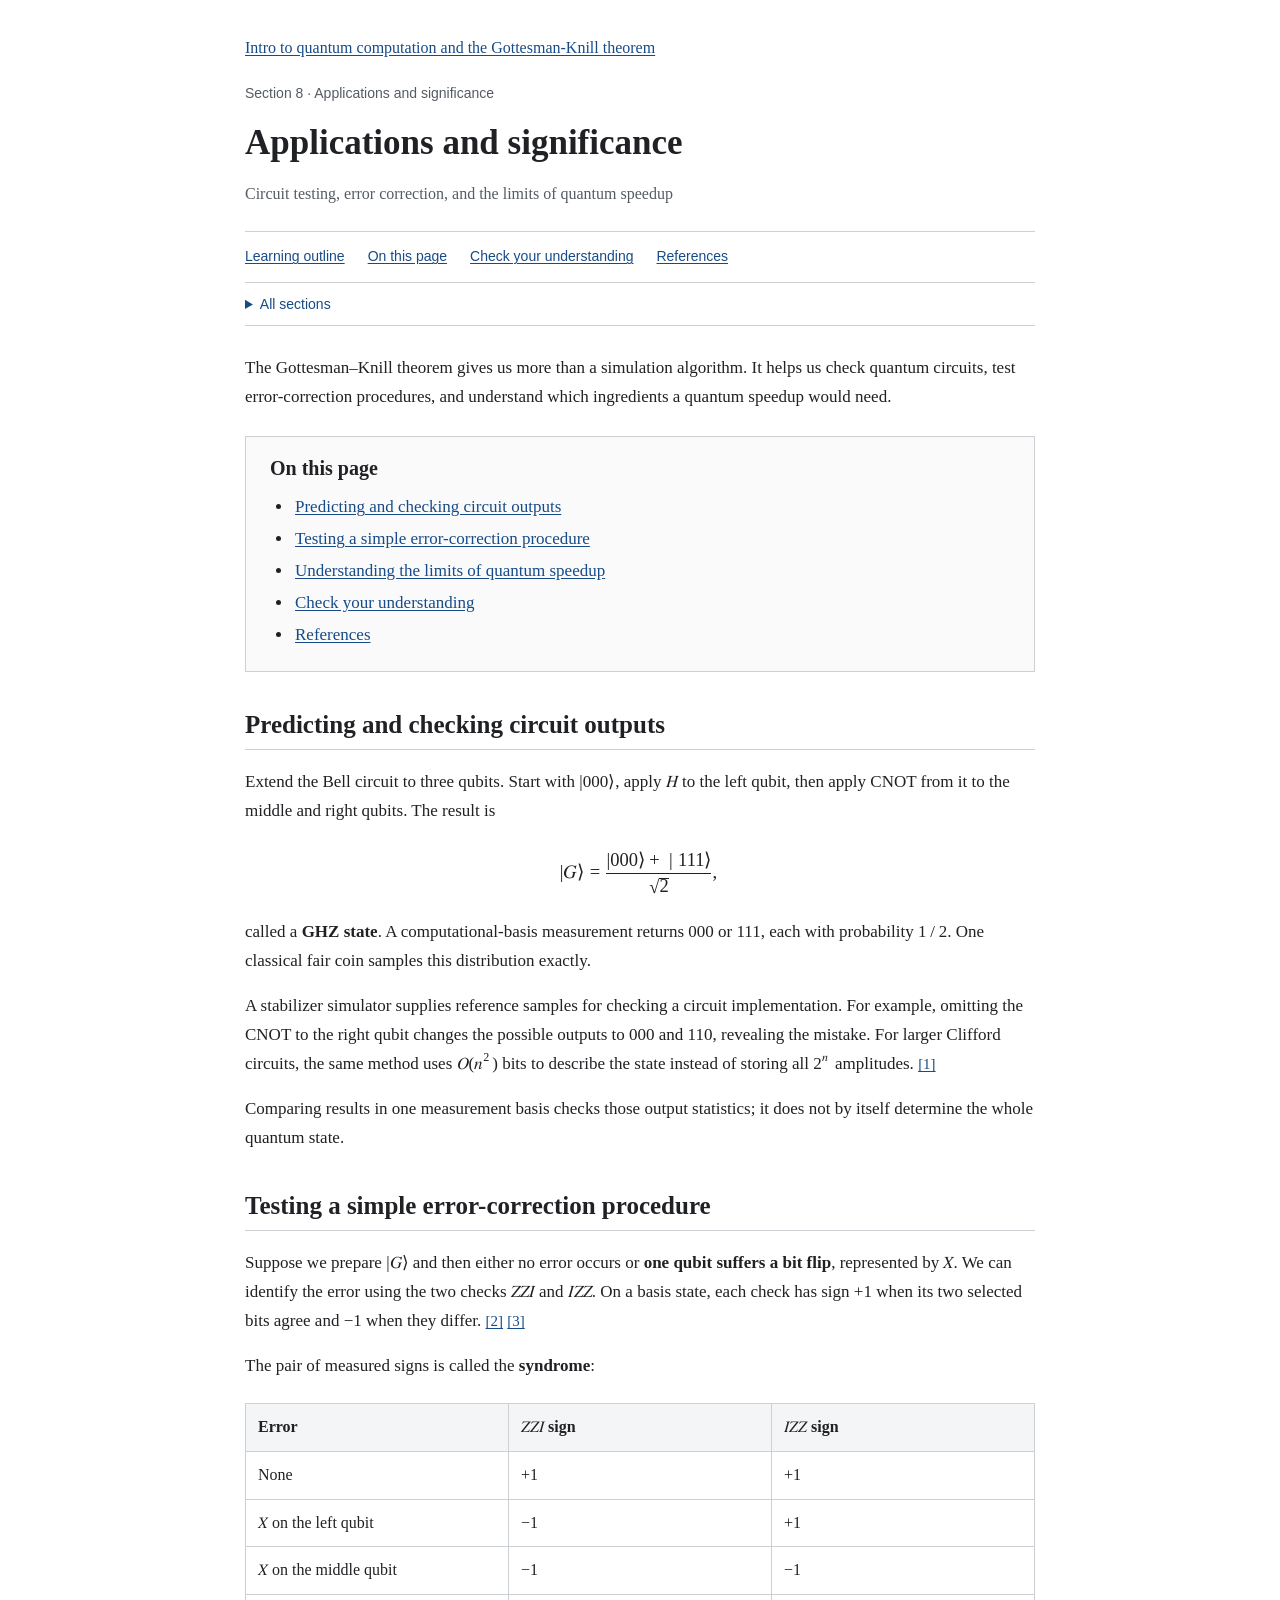
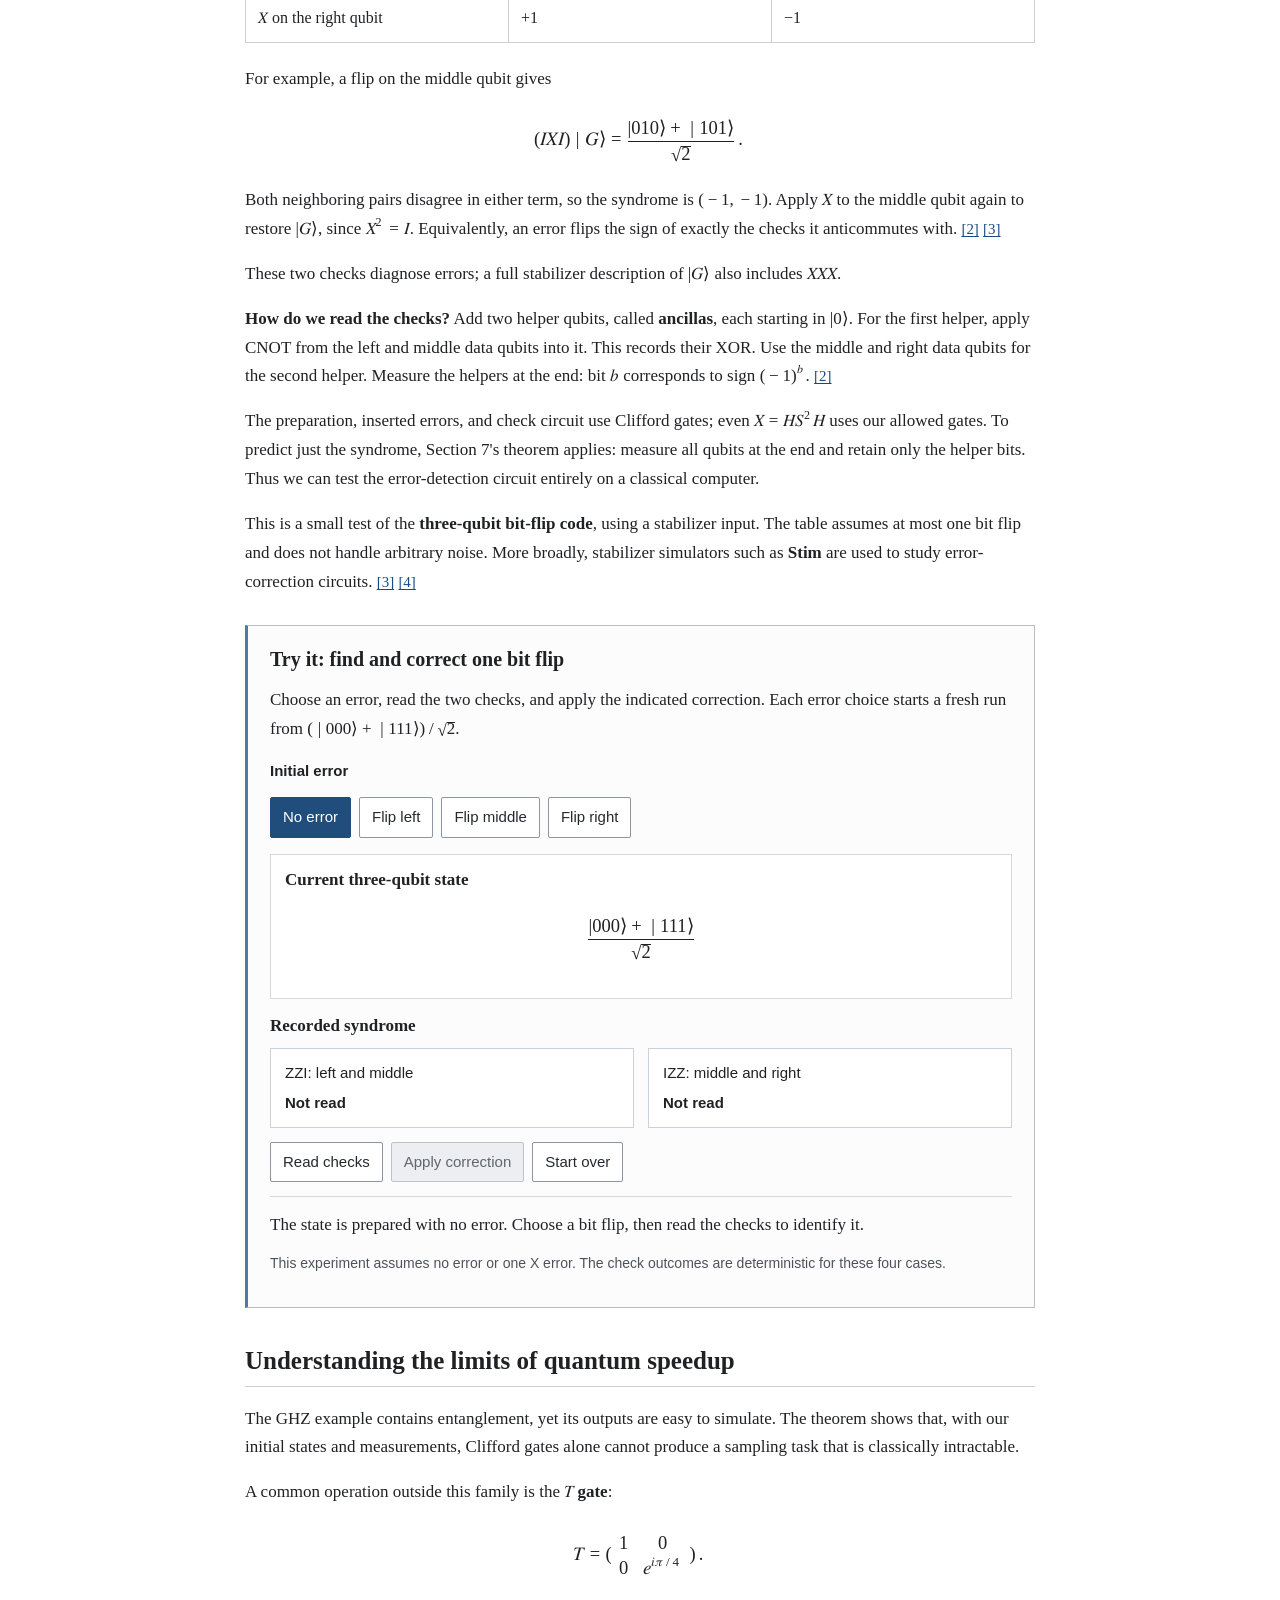
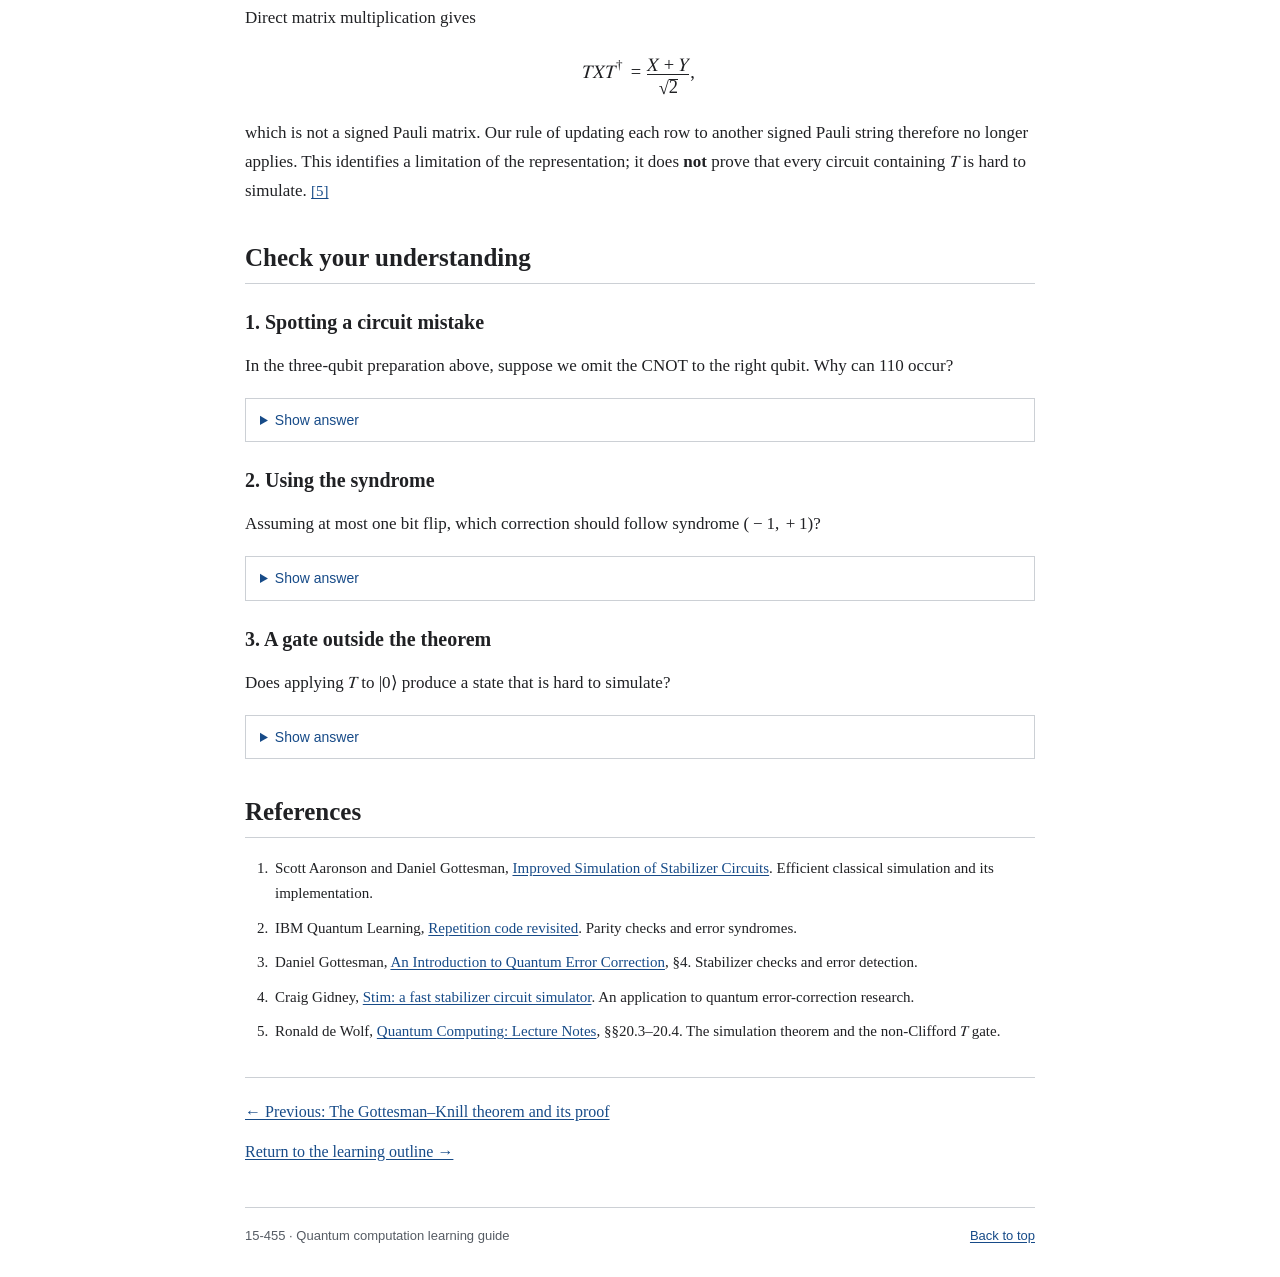
==== commit a194ab2e: "Add interactive phase, stabilizer constraint, and error-correction examples" ====
--- a/applications-and-significance.html
+++ b/applications-and-significance.html
@@ -13,6 +13,8 @@
   <link rel="icon" href="./favicon.svg" type="image/svg+xml">
   <link rel="stylesheet" href="./styles.css">
   <link rel="stylesheet" href="./lesson.css">
+  <link rel="stylesheet" href="./interactives.css">
+  <script src="./interactives.js" defer></script>
   <title>Applications and significance | Intro to quantum computation and the Gottesman-Knill theorem</title>
 </head>
 <body id="top">
@@ -105,6 +107,56 @@
 <p><strong>How do we read the checks?</strong> Add two helper qubits, called <strong>ancillas</strong>, each starting in <math xmlns="http://www.w3.org/1998/Math/MathML" display="inline"><semantics><mrow><mo stretchy="false">&#x0007C;</mo><mn>0</mn><mi>&#x027E9;</mi></mrow><annotation encoding="application/x-tex">|0\rangle</annotation></semantics></math>. For the first helper, apply CNOT from the left and middle data qubits into it. This records their XOR. Use the middle and right data qubits for the second helper. Measure the helpers at the end: bit <math xmlns="http://www.w3.org/1998/Math/MathML" display="inline"><semantics><mrow><mi>b</mi></mrow><annotation encoding="application/x-tex">b</annotation></semantics></math> corresponds to sign <math xmlns="http://www.w3.org/1998/Math/MathML" display="inline"><semantics><mrow><mo stretchy="false">&#x00028;</mo><mo>&#x02212;</mo><mn>1</mn><msup><mo stretchy="false">&#x00029;</mo><mi>b</mi></msup></mrow><annotation encoding="application/x-tex">(-1)^b</annotation></semantics></math>. <a class="reference-link" href="#ref-2" aria-label="Reference 2">[2]</a></p>
 <p>The preparation, inserted errors, and check circuit use Clifford gates; even <math xmlns="http://www.w3.org/1998/Math/MathML" display="inline"><semantics><mrow><mi>X</mi><mo>&#x0003D;</mo><mi>H</mi><msup><mi>S</mi><mn>2</mn></msup><mi>H</mi></mrow><annotation encoding="application/x-tex">X=HS^2H</annotation></semantics></math> uses our allowed gates. To predict just the syndrome, Section 7's theorem applies: measure all qubits at the end and retain only the helper bits. Thus we can test the error-detection circuit entirely on a classical computer.</p>
 <p>This is a small test of the <strong>three-qubit bit-flip code</strong>, using a stabilizer input. The table assumes at most one bit flip and does not handle arbitrary noise. More broadly, stabilizer simulators such as <strong>Stim</strong> are used to study error-correction circuits. <a class="reference-link" href="#ref-3" aria-label="Reference 3">[3]</a> <a class="reference-link" href="#ref-4" aria-label="Reference 4">[4]</a></p>
+<aside class="interactive-demo" data-demo="syndrome" id="syndrome-explorer" aria-labelledby="syndrome-demo-title">
+  <h3 id="syndrome-demo-title">Try it: find and correct one bit flip</h3>
+  <p>Choose an error, read the two checks, and apply the indicated correction. Each error choice starts a fresh run from <math xmlns="http://www.w3.org/1998/Math/MathML" display="inline"><semantics><mrow><mo stretchy="false">&#x00028;</mo><mo stretchy="false">&#x0007C;</mo><mn>000</mn><mi>&#x027E9;</mi><mo>&#x0002B;</mo><mo stretchy="false">&#x0007C;</mo><mn>111</mn><mi>&#x027E9;</mi><mo stretchy="false">&#x00029;</mo><mo>&#x0002F;</mo><msqrt><mn>2</mn></msqrt></mrow><annotation encoding="application/x-tex">(|000\rangle+|111\rangle)/\sqrt2</annotation></semantics></math>.</p>
+  <div class="demo-controls" hidden>
+    <p class="demo-label">Initial error</p>
+    <div class="demo-buttons" role="group" aria-label="Choose the initial bit-flip error">
+      <button type="button" data-error="none" aria-pressed="true">No error</button>
+      <button type="button" data-error="left" aria-pressed="false">Flip left</button>
+      <button type="button" data-error="middle" aria-pressed="false">Flip middle</button>
+      <button type="button" data-error="right" aria-pressed="false">Flip right</button>
+    </div>
+  </div>
+  <div class="demo-panel">
+    <h4>Current three-qubit state</h4>
+    <div data-error-state="none">
+
+<div class="equation"><math xmlns="http://www.w3.org/1998/Math/MathML" display="block"><semantics><mrow><mfrac><mrow><mo stretchy="false">&#x0007C;</mo><mn>000</mn><mi>&#x027E9;</mi><mo>&#x0002B;</mo><mo stretchy="false">&#x0007C;</mo><mn>111</mn><mi>&#x027E9;</mi></mrow><mrow><msqrt><mn>2</mn></msqrt></mrow></mfrac></mrow><annotation encoding="application/x-tex">\frac{|000\rangle+|111\rangle}{\sqrt2}</annotation></semantics></math></div>
+
+</div>
+    <div data-error-state="left" hidden>
+
+<div class="equation"><math xmlns="http://www.w3.org/1998/Math/MathML" display="block"><semantics><mrow><mfrac><mrow><mo stretchy="false">&#x0007C;</mo><mn>100</mn><mi>&#x027E9;</mi><mo>&#x0002B;</mo><mo stretchy="false">&#x0007C;</mo><mn>011</mn><mi>&#x027E9;</mi></mrow><mrow><msqrt><mn>2</mn></msqrt></mrow></mfrac></mrow><annotation encoding="application/x-tex">\frac{|100\rangle+|011\rangle}{\sqrt2}</annotation></semantics></math></div>
+
+</div>
+    <div data-error-state="middle" hidden>
+
+<div class="equation"><math xmlns="http://www.w3.org/1998/Math/MathML" display="block"><semantics><mrow><mfrac><mrow><mo stretchy="false">&#x0007C;</mo><mn>010</mn><mi>&#x027E9;</mi><mo>&#x0002B;</mo><mo stretchy="false">&#x0007C;</mo><mn>101</mn><mi>&#x027E9;</mi></mrow><mrow><msqrt><mn>2</mn></msqrt></mrow></mfrac></mrow><annotation encoding="application/x-tex">\frac{|010\rangle+|101\rangle}{\sqrt2}</annotation></semantics></math></div>
+
+</div>
+    <div data-error-state="right" hidden>
+
+<div class="equation"><math xmlns="http://www.w3.org/1998/Math/MathML" display="block"><semantics><mrow><mfrac><mrow><mo stretchy="false">&#x0007C;</mo><mn>001</mn><mi>&#x027E9;</mi><mo>&#x0002B;</mo><mo stretchy="false">&#x0007C;</mo><mn>110</mn><mi>&#x027E9;</mi></mrow><mrow><msqrt><mn>2</mn></msqrt></mrow></mfrac></mrow><annotation encoding="application/x-tex">\frac{|001\rangle+|110\rangle}{\sqrt2}</annotation></semantics></math></div>
+
+</div>
+  </div>
+  <h4>Recorded syndrome</h4>
+  <div class="demo-grid">
+    <div class="demo-check"><span>ZZI: left and middle</span><strong data-syndrome-sign="0">Not read</strong></div>
+    <div class="demo-check"><span>IZZ: middle and right</span><strong data-syndrome-sign="1">Not read</strong></div>
+  </div>
+  <div class="demo-controls demo-buttons" hidden>
+    <button type="button" data-read-syndrome>Read checks</button>
+    <button type="button" data-correct-error disabled>Apply correction</button>
+    <button type="button" data-reset-syndrome>Start over</button>
+  </div>
+  <p class="demo-status" data-syndrome-status role="status">The state is prepared with no error. Choose a bit flip, then read the checks to identify it.</p>
+  <p class="demo-help">This experiment assumes no error or one X error. The check outcomes are deterministic for these four cases.</p>
+  <noscript><p class="demo-help">The error-free state is shown. Enable JavaScript to run the error-detection steps.</p></noscript>
+</aside>
+
 <h2 id="understanding-the-limits-of-quantum-speedup">Understanding the limits of quantum speedup</h2>
 <p>The GHZ example contains entanglement, yet its outputs are easy to simulate. The theorem shows that, with our initial states and measurements, Clifford gates alone cannot produce a sampling task that is classically intractable.</p>
 <p>A common operation outside this family is the <strong><math xmlns="http://www.w3.org/1998/Math/MathML" display="inline"><semantics><mrow><mi>T</mi></mrow><annotation encoding="application/x-tex">T</annotation></semantics></math> gate</strong>:</p>
--- a/interactives.css
+++ b/interactives.css
@@ -0,0 +1,65 @@
+/* Small, optional experiments within the reading pages. */
+.interactive-demo { border: 1px solid #b8bec6; border-left: 3px solid #55799e; padding: 20px 22px; margin: 28px 0; background: #fcfcfd; scroll-margin-top: 20px; }
+.interactive-demo [hidden] { display: none !important; }
+.lesson-content .interactive-demo h3 { margin: 0 0 13px; font-size: 20px; }
+.interactive-demo h4 { font-size: 17px; margin: 16px 0 10px; }
+.interactive-demo p { margin: 12px 0; }
+.interactive-demo .demo-help, .interactive-demo figcaption { font: 14px/1.6 var(--sans); color: #4d535b; }
+.interactive-demo .demo-label { display: block; font: 600 15px/1.6 var(--sans); margin: 7px 0; }
+.demo-controls { margin: 16px 0; }
+.demo-grid, .demo-basis { display: grid; grid-template-columns: repeat(2, minmax(0, 1fr)); gap: 14px; }
+.demo-buttons { display: flex; flex-wrap: wrap; gap: 8px; margin: 14px 0; }
+.interactive-demo button, .interactive-demo select { font: 15px/1.5 var(--sans); color: #25292e; border: 1px solid #8b96a4; border-radius: 2px; min-height: 40px; background: #fff; padding: 8px 12px; }
+.interactive-demo button { cursor: pointer; }
+.interactive-demo select { width: 100%; }
+.interactive-demo button:hover:enabled { background: #eaf0f7; }
+.interactive-demo button[aria-pressed="true"] { background: #214d7c; border-color: #214d7c; color: #fff; }
+.interactive-demo button:disabled { color: #60666d; background: #eceef1; border-color: #bdc3ca; cursor: default; }
+.interactive-demo :is(button, select, input):focus-visible { outline: 3px solid #976c12; outline-offset: 3px; }
+.phase-controls { display: grid; grid-template-columns: 190px minmax(0, 1fr); gap: 22px; align-items: center; }
+.phase-circle { margin: 0; text-align: center; }
+.phase-circle svg { width: 100%; height: auto; display: block; }
+.phase-circle text { font: 14px var(--sans); fill: #4d535b; }
+.demo-axis { stroke: #939ba6; stroke-width: 1; fill: none; }
+.demo-circle { stroke: #a1a9b3; stroke-width: 1.3; fill: none; }
+.interactive-demo input[type="range"] { width: 100%; min-height: 40px; margin: 8px 0; accent-color: #214d7c; cursor: pointer; }
+.interactive-demo output { display: block; font: 15px/1.6 var(--sans); }
+.demo-panel { border: 1px solid #d4d9e0; background: #fff; padding: 14px; min-width: 0; }
+.demo-panel h4 { margin-top: 0; }
+.demo-probability { display: grid; grid-template-columns: 1fr auto; gap: 5px 8px; font: 14px/1.5 var(--sans); margin-top: 13px; }
+.demo-probability strong { font-weight: 600; font-variant-numeric: tabular-nums; }
+.demo-track { grid-column: 1 / -1; width: 100%; height: 15px; background: #edf0f4; border: 1px solid #c0c8d2; }
+.demo-track > span { display: block; height: 100%; background: #55799e; transition: width 180ms ease; }
+.interactive-demo .demo-status { border-top: 1px solid #d4d9e0; padding-top: 14px; margin-bottom: 0; }
+.interactive-demo .demo-result { font-size: 17px; }
+.demo-basis-vector { padding: 12px; border: 1px solid #b8c8db; border-left: 3px solid #55799e; background: #f1f6fc; min-width: 0; transition: background-color 180ms ease, border-color 180ms ease; }
+.demo-basis-vector[data-allowed="false"] { border-color: #cbd0d7; background: #f6f6f6; }
+.demo-basis-vector .demo-vector-status { font: 600 14px/1.5 var(--sans); color: #214d7c; margin: 0; }
+.demo-basis-vector[data-allowed="false"] .demo-vector-status { color: #595f67; }
+.demo-basis-vector .equation { margin: 10px 0; }
+.demo-basis-vector .demo-help { margin-bottom: 0; }
+.demo-check { border: 1px solid #cbd2dc; padding: 12px 14px; display: flex; flex-direction: column; gap: 6px; font: 15px/1.6 var(--sans); background: #fff; transition: background-color 180ms ease; }
+.demo-check strong { font-weight: 600; }
+.demo-check[data-sign="-1"] { border-color: #b5867a; background: #fbf1ee; }
+.demo-check[data-sign="1"] { border-color: #a5bbc8; background: #eef4f8; }
+@media (max-width: 560px) {
+  .interactive-demo { padding: 16px 14px; }
+  .phase-controls { grid-template-columns: 1fr; gap: 0; }
+  .phase-circle { max-width: 170px; margin: 0 auto; }
+  .demo-basis { grid-template-columns: 1fr; }
+  .interactive-demo button { flex-grow: 1; }
+  .demo-panel { padding: 10px; }
+  .demo-probability { grid-template-columns: 1fr; gap: 2px; }
+  .demo-track { grid-column: 1; }
+  .demo-grid > div { min-width: 0; }
+  .interactive-demo select { padding: 8px 4px; font-size: 14px; }
+}
+@media (prefers-reduced-motion: reduce) {
+  .interactive-demo *, .interactive-demo *::before, .interactive-demo *::after { transition: none !important; animation: none !important; }
+}
+@media print {
+  .interactive-demo { background: white; padding: 12px; border: 1px solid #777; }
+  .interactive-demo .demo-controls { display: none !important; }
+  .demo-track > span { print-color-adjust: exact; }
+  .demo-basis-vector { break-inside: avoid; }
+}
